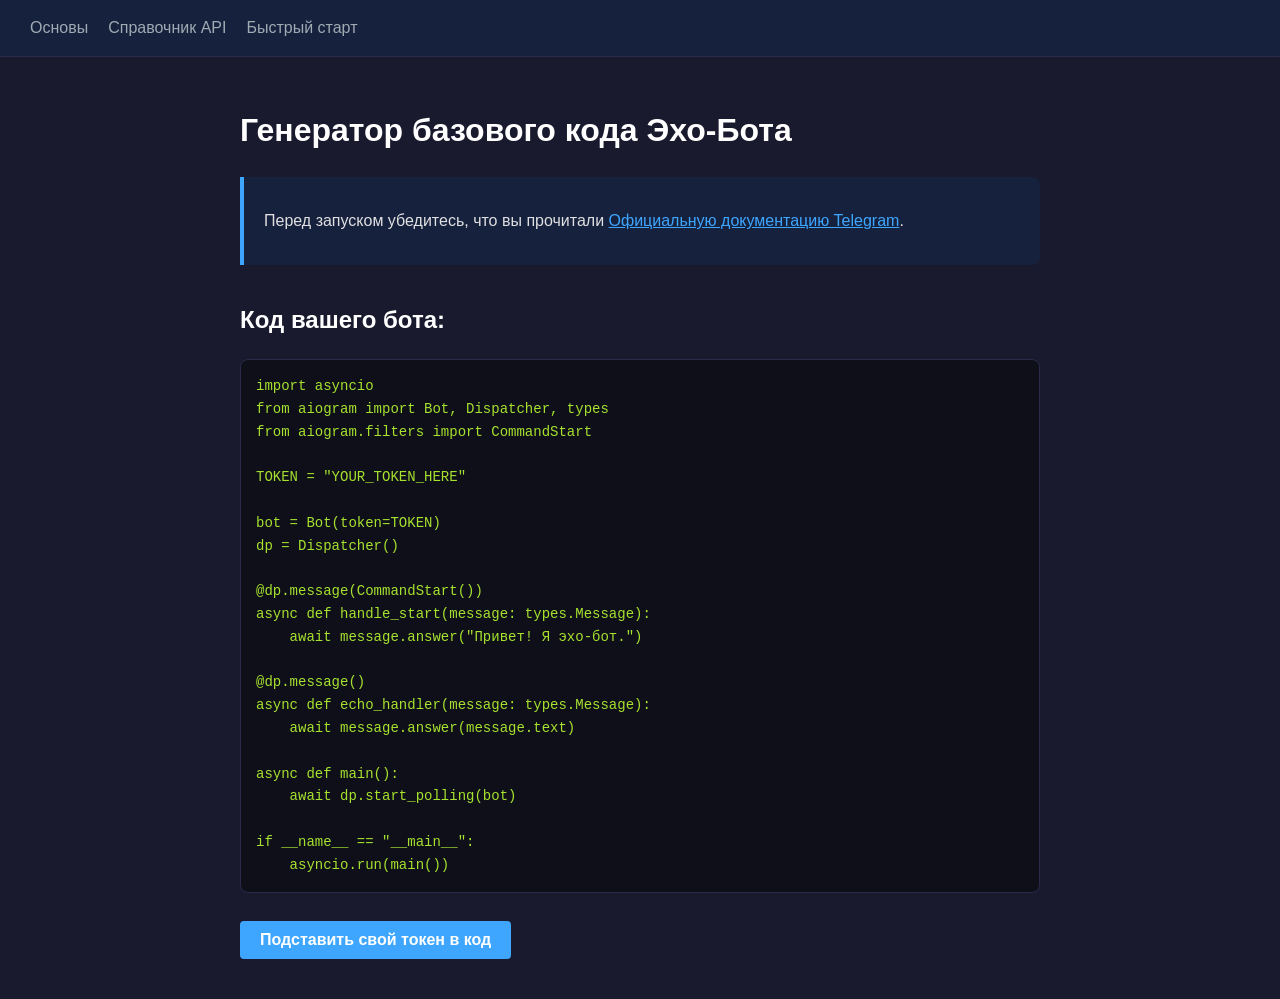
==== quickstart.html @ f4bfe0a8 "Add files via upload" ====
<!DOCTYPE html>
<html lang="ru">

<head>
  <meta charset="UTF-8">
  <title>Aiogram: Быстрый старт</title>
  <link rel="stylesheet" href="style.css">
  <script src="script.js" defer></script>
</head>

<body>

  <nav>
    <a href="index.html" class="nav-link">Основы</a>
    <a href="reference.html" class="nav-link">Справочник API</a>
    <a href="quickstart.html" class="nav-link">Быстрый старт</a>
  </nav>

  <div class="container">
    <h1>Генератор базового кода Эхо-Бота</h1>

    <div class="admonition-info">
      <p>Перед запуском убедитесь, что вы прочитали <a href="https://core.telegram.org/bots/api" target="_blank"
          style="color: #3ea6ff;">Официальную документацию Telegram</a>.</p>
    </div>

    <h2>Код вашего бота:</h2>

    <pre><code id="bot-code">import asyncio
from aiogram import Bot, Dispatcher, types
from aiogram.filters import CommandStart

TOKEN = "YOUR_TOKEN_HERE"

bot = Bot(token=TOKEN)
dp = Dispatcher()

@dp.message(CommandStart())
async def handle_start(message: types.Message):
    await message.answer("Привет! Я эхо-бот.")

@dp.message()
async def echo_handler(message: types.Message):
    await message.answer(message.text)

async def main():
    await dp.start_polling(bot)

if __name__ == "__main__":
    asyncio.run(main())</code></pre>

    <button id="generate-btn" onclick="insertToken()">Подставить свой токен в код</button>

  </div>

</body>

</html>
---- style.css ----
/* Базовые настройки (Селектор элемента) */
body {
  font-family: -apple-system, BlinkMacSystemFont, "Segoe UI", Roboto, Helvetica, Arial, sans-serif;
  background-color: #1a1a2e;
  color: #e0e0e0;
  margin: 0;
  padding: 0;
  line-height: 1.6;
}

h1,
h2,
h3 {
  color: #ffffff;
  font-weight: 600;
  margin-top: 1.5em;
}

/* Навигация а-ля верхняя панель документации */
nav {
  background-color: #16213e;
  padding: 15px 30px;
  position: sticky;
  top: 0;
  z-index: 100;
  border-bottom: 1px solid #2a2a4a;
  display: flex;
  gap: 20px;
}

/* Ссылки навигации (Селектор класса) */
.nav-link {
  color: #a0aab2;
  text-decoration: none;
  font-size: 16px;
  font-weight: 500;
  transition: color 0.2s ease-in-out;
}

.nav-link:hover {
  color: #3ea6ff;
}

/* Основной контейнер контента */
.container {
  max-width: 800px;
  margin: 40px auto;
  padding: 0 20px;
}

/* Блоки с кодом */
pre {
  background-color: #0f0f1a;
  padding: 15px;
  border-radius: 8px;
  overflow-x: auto;
  border: 1px solid #2a2a4a;
}

code {
  font-family: "Fira Code", Consolas, monospace;
  color: #a6e22e;
  font-size: 14px;
}

/* Блок внимания (Информационная выноска) */
.admonition-info {
  background-color: #16213e;
  border-left: 4px solid #3ea6ff;
  padding: 15px 20px;
  margin: 20px 0;
  border-radius: 0 8px 8px 0;
}

/* Стили для таблиц */
table {
  width: 100%;
  border-collapse: collapse;
  margin-top: 20px;
  background-color: #16213e;
}

table,
th,
td {
  border: 1px solid #2a2a4a;
}

th,
td {
  padding: 12px 15px;
  text-align: left;
}

th {
  background-color: #0f0f1a;
  color: #3ea6ff;
}

/* Кнопка генерации (Селектор ID) */
#generate-btn {
  background-color: #3ea6ff;
  color: #ffffff;
  border: none;
  padding: 10px 20px;
  font-size: 16px;
  cursor: pointer;
  border-radius: 4px;
  margin-top: 15px;
  font-weight: bold;
  transition: background-color 0.2s;
}

#generate-btn:hover {
  background-color: #2b8ce0;
}

/* Стили для прогресс-бара */
.progress-container {
  width: 100%;
  height: 4px;
  background: transparent;
  position: fixed;
  top: 0;
  z-index: 1000;
}

#myBar {
  height: 4px;
  background: #3ea6ff;
  width: 0%;
}
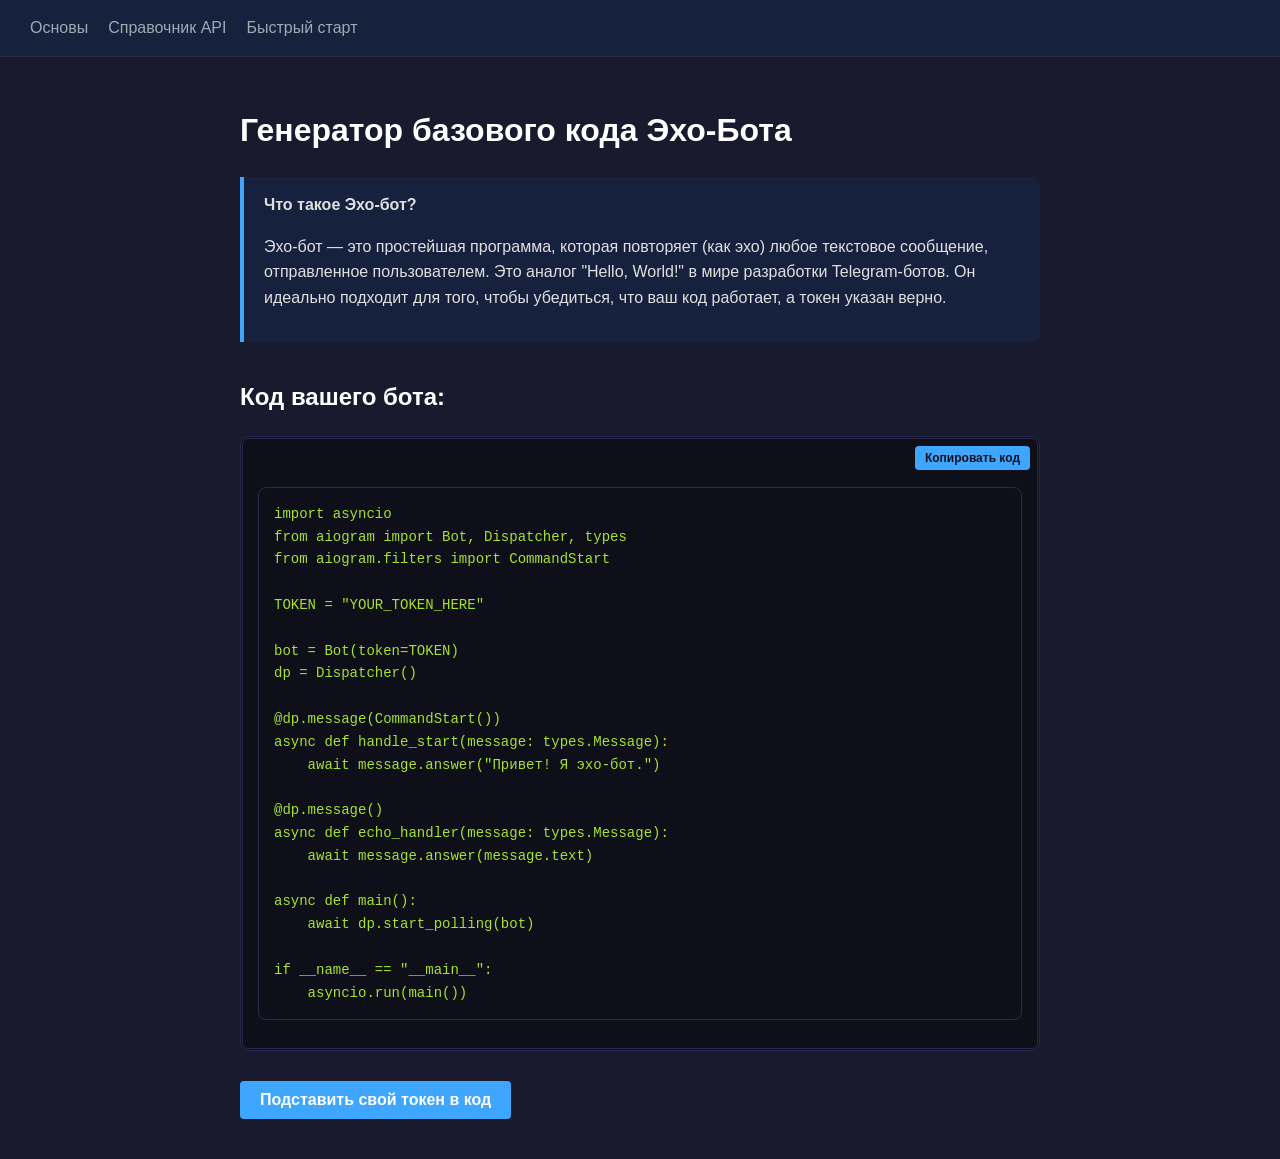
==== commit b211c059: "Version 2" ====
--- a/quickstart.html
+++ b/quickstart.html
@@ -6,6 +6,52 @@
   <title>Aiogram: Быстрый старт</title>
   <link rel="stylesheet" href="style.css">
   <script src="script.js" defer></script>
+  <style>
+    /* Контейнер для правильного позиционирования кнопки */
+    .code-block-container {
+      position: relative;
+      margin: 15px 0;
+    }
+
+    /* Стили для блока с кодом с двойной рамкой */
+    .code-block {
+      background-color: #0f0f1a;
+      padding: 15px;
+      padding-top: 35px;
+      /* Отступ сверху, чтобы кнопка не перекрывала код */
+      border-radius: 8px;
+      border: 3px double #2a2a4a;
+      /* Та самая двойная рамка */
+      overflow-x: auto;
+    }
+
+    .code-block code {
+      color: #a6e22e;
+      font-family: "Fira Code", Consolas, monospace;
+      font-size: 14px;
+    }
+
+    /* Стили для кнопки копирования */
+    .copy-btn {
+      position: absolute;
+      top: 10px;
+      right: 10px;
+      background-color: #3ea6ff;
+      color: #0f0f1a;
+      border: none;
+      padding: 5px 10px;
+      border-radius: 4px;
+      cursor: pointer;
+      font-size: 12px;
+      font-weight: bold;
+      transition: background-color 0.2s;
+    }
+
+    .copy-btn:hover {
+      background-color: #2b8ce0;
+      color: white;
+    }
+  </style>
 </head>
 
 <body>
@@ -20,13 +66,19 @@
     <h1>Генератор базового кода Эхо-Бота</h1>
 
     <div class="admonition-info">
-      <p>Перед запуском убедитесь, что вы прочитали <a href="https://core.telegram.org/bots/api" target="_blank"
-          style="color: #3ea6ff;">Официальную документацию Telegram</a>.</p>
+      <strong>Что такое Эхо-бот?</strong>
+      <p>Эхо-бот — это простейшая программа, которая повторяет (как эхо) любое текстовое сообщение, отправленное
+        пользователем. Это аналог "Hello, World!" в мире разработки Telegram-ботов. Он идеально подходит для того, чтобы
+        убедиться, что ваш код работает, а токен указан верно.</p>
     </div>
 
     <h2>Код вашего бота:</h2>
 
-    <pre><code id="bot-code">import asyncio
+    <div class="code-block-container">
+      <button class="copy-btn" onclick="copyCode()">Копировать код</button>
+
+      <div class="code-block">
+        <pre><code id="bot-code">import asyncio
 from aiogram import Bot, Dispatcher, types
 from aiogram.filters import CommandStart
 
@@ -48,6 +100,8 @@
 
 if __name__ == "__main__":
     asyncio.run(main())</code></pre>
+      </div>
+    </div>
 
     <button id="generate-btn" onclick="insertToken()">Подставить свой токен в код</button>
 
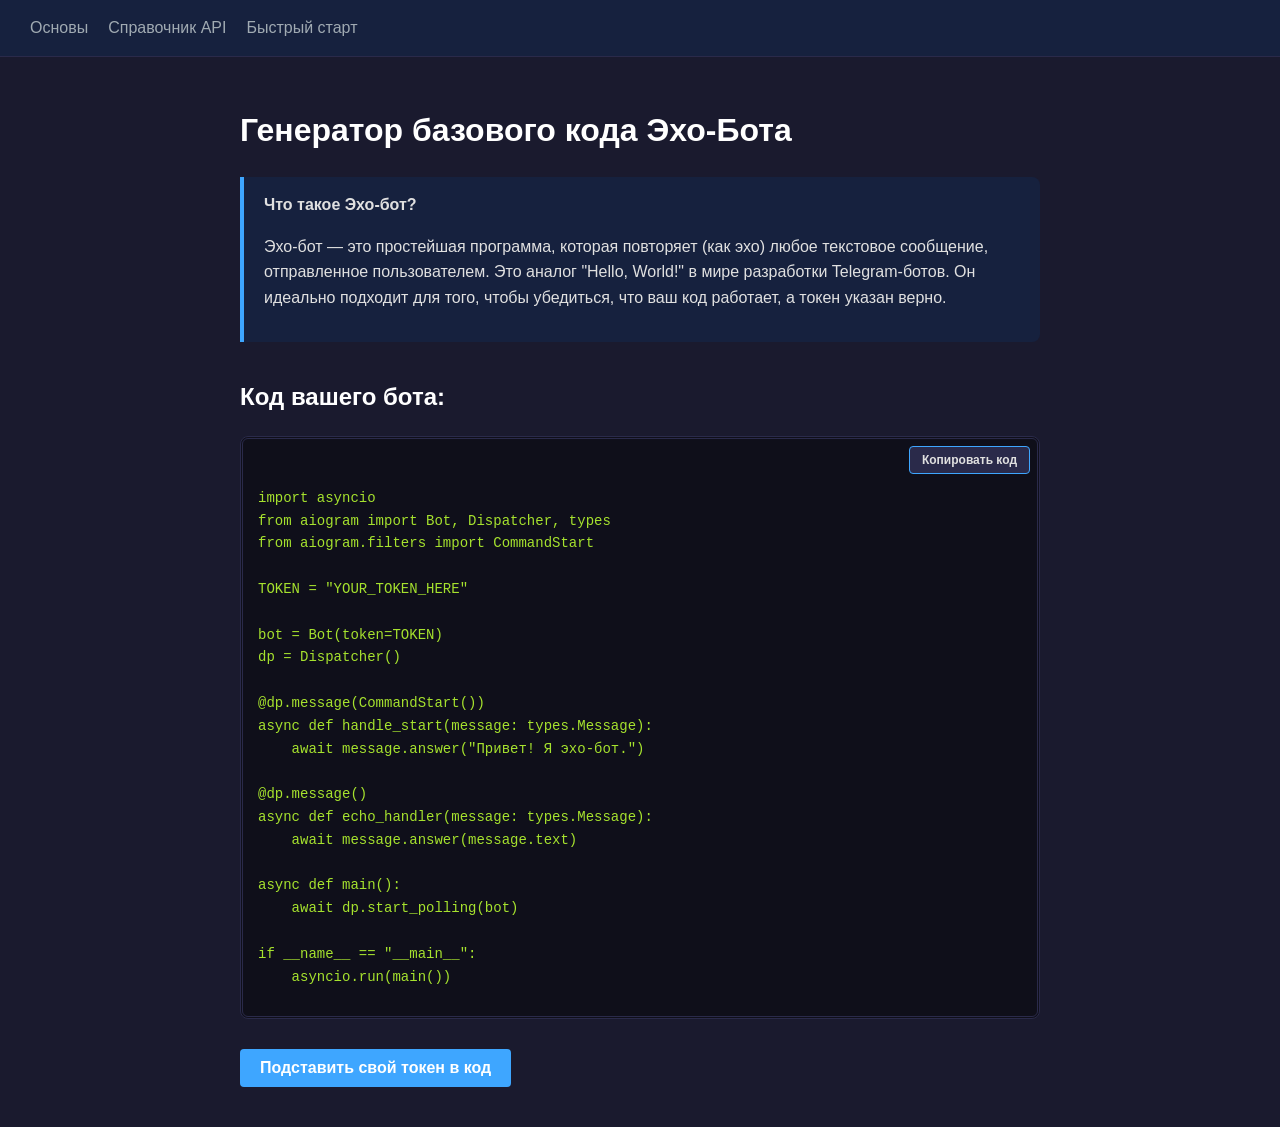
==== commit 69524821: "Version 3" ====
--- a/quickstart.html
+++ b/quickstart.html
@@ -6,52 +6,6 @@
   <title>Aiogram: Быстрый старт</title>
   <link rel="stylesheet" href="style.css">
   <script src="script.js" defer></script>
-  <style>
-    /* Контейнер для правильного позиционирования кнопки */
-    .code-block-container {
-      position: relative;
-      margin: 15px 0;
-    }
-
-    /* Стили для блока с кодом с двойной рамкой */
-    .code-block {
-      background-color: #0f0f1a;
-      padding: 15px;
-      padding-top: 35px;
-      /* Отступ сверху, чтобы кнопка не перекрывала код */
-      border-radius: 8px;
-      border: 3px double #2a2a4a;
-      /* Та самая двойная рамка */
-      overflow-x: auto;
-    }
-
-    .code-block code {
-      color: #a6e22e;
-      font-family: "Fira Code", Consolas, monospace;
-      font-size: 14px;
-    }
-
-    /* Стили для кнопки копирования */
-    .copy-btn {
-      position: absolute;
-      top: 10px;
-      right: 10px;
-      background-color: #3ea6ff;
-      color: #0f0f1a;
-      border: none;
-      padding: 5px 10px;
-      border-radius: 4px;
-      cursor: pointer;
-      font-size: 12px;
-      font-weight: bold;
-      transition: background-color 0.2s;
-    }
-
-    .copy-btn:hover {
-      background-color: #2b8ce0;
-      color: white;
-    }
-  </style>
 </head>
 
 <body>
--- a/style.css
+++ b/style.css
@@ -1,4 +1,4 @@
-/* Базовые настройки (Селектор элемента) */
+/* Базовые настройки */
 body {
   font-family: -apple-system, BlinkMacSystemFont, "Segoe UI", Roboto, Helvetica, Arial, sans-serif;
   background-color: #1a1a2e;
@@ -16,7 +16,13 @@
   margin-top: 1.5em;
 }
 
-/* Навигация а-ля верхняя панель документации */
+/* Класс для подчеркнутых заголовков (бывший inline-style) */
+.section-title {
+  border-bottom: 1px solid #2a2a4a;
+  padding-bottom: 10px;
+}
+
+/* Навигация */
 nav {
   background-color: #16213e;
   padding: 15px 30px;
@@ -28,7 +34,6 @@
   gap: 20px;
 }
 
-/* Ссылки навигации (Селектор класса) */
 .nav-link {
   color: #a0aab2;
   text-decoration: none;
@@ -48,13 +53,79 @@
   padding: 0 20px;
 }
 
+/* Текстовые блоки */
+.text-block {
+  margin-bottom: 20px;
+  text-align: justify;
+}
+
+.text-block p {
+  margin-bottom: 15px;
+  line-height: 1.6;
+}
+
+.text-center {
+  text-align: center;
+}
+
+.bottom-spacer {
+  margin-top: 30px;
+}
+
+/* Панель быстрой навигации (бывший inline-style) */
+.quick-nav-panel {
+  background-color: #16213e;
+  padding: 10px;
+  border-radius: 5px;
+}
+
+.quick-nav-panel a {
+  color: #3ea6ff;
+  text-decoration: none;
+  font-weight: bold;
+}
+
+.quick-nav-panel a:not(:last-child) {
+  margin-right: 10px;
+}
+
+/* Блоки внимания (Admonitions) */
+.highlight-box {
+  border-left: 4px solid #3ea6ff;
+  background-color: #16213e;
+  padding: 15px;
+  margin: 20px 0;
+  border-radius: 0 8px 8px 0;
+}
+
+.admonition-info {
+  background-color: #16213e;
+  border-left: 4px solid #3ea6ff;
+  padding: 15px 20px;
+  margin: 20px 0;
+  border-radius: 0 8px 8px 0;
+}
+
 /* Блоки с кодом */
-pre {
+.code-block-container {
+  position: relative;
+  margin: 15px 0;
+}
+
+.code-block {
   background-color: #0f0f1a;
   padding: 15px;
   border-radius: 8px;
+  border: 1px solid #2a2a4a;
+  margin: 15px 0;
   overflow-x: auto;
-  border: 1px solid #2a2a4a;
+}
+
+/* Специфичный стиль для блока с кнопкой (двойная рамка) */
+.code-block-container .code-block {
+  padding-top: 35px;
+  border: 3px double #2a2a4a;
+  margin: 0;
 }
 
 code {
@@ -63,13 +134,27 @@
   font-size: 14px;
 }
 
-/* Блок внимания (Информационная выноска) */
-.admonition-info {
-  background-color: #16213e;
-  border-left: 4px solid #3ea6ff;
-  padding: 15px 20px;
-  margin: 20px 0;
-  border-radius: 0 8px 8px 0;
+/* Темная кнопка копирования справа */
+.copy-btn {
+  position: absolute;
+  top: 10px;
+  right: 10px;
+  background-color: #2a2a4a;
+  /* Темный фон */
+  color: #e0e0e0;
+  border: 1px solid #3ea6ff;
+  /* Синяя окантовка для стиля */
+  padding: 6px 12px;
+  border-radius: 4px;
+  cursor: pointer;
+  font-size: 12px;
+  font-weight: bold;
+  transition: all 0.2s ease-in-out;
+}
+
+.copy-btn:hover {
+  background-color: #3ea6ff;
+  color: #0f0f1a;
 }
 
 /* Стили для таблиц */
@@ -97,7 +182,19 @@
   color: #3ea6ff;
 }
 
-/* Кнопка генерации (Селектор ID) */
+/* Вложенные таблицы */
+.nested-table {
+  margin-top: 15px;
+  font-size: 14px;
+  background-color: #0f0f1a;
+  width: 100%;
+}
+
+.nested-table th {
+  background-color: #2a2a4a;
+}
+
+/* Кнопка генерации */
 #generate-btn {
   background-color: #3ea6ff;
   color: #ffffff;
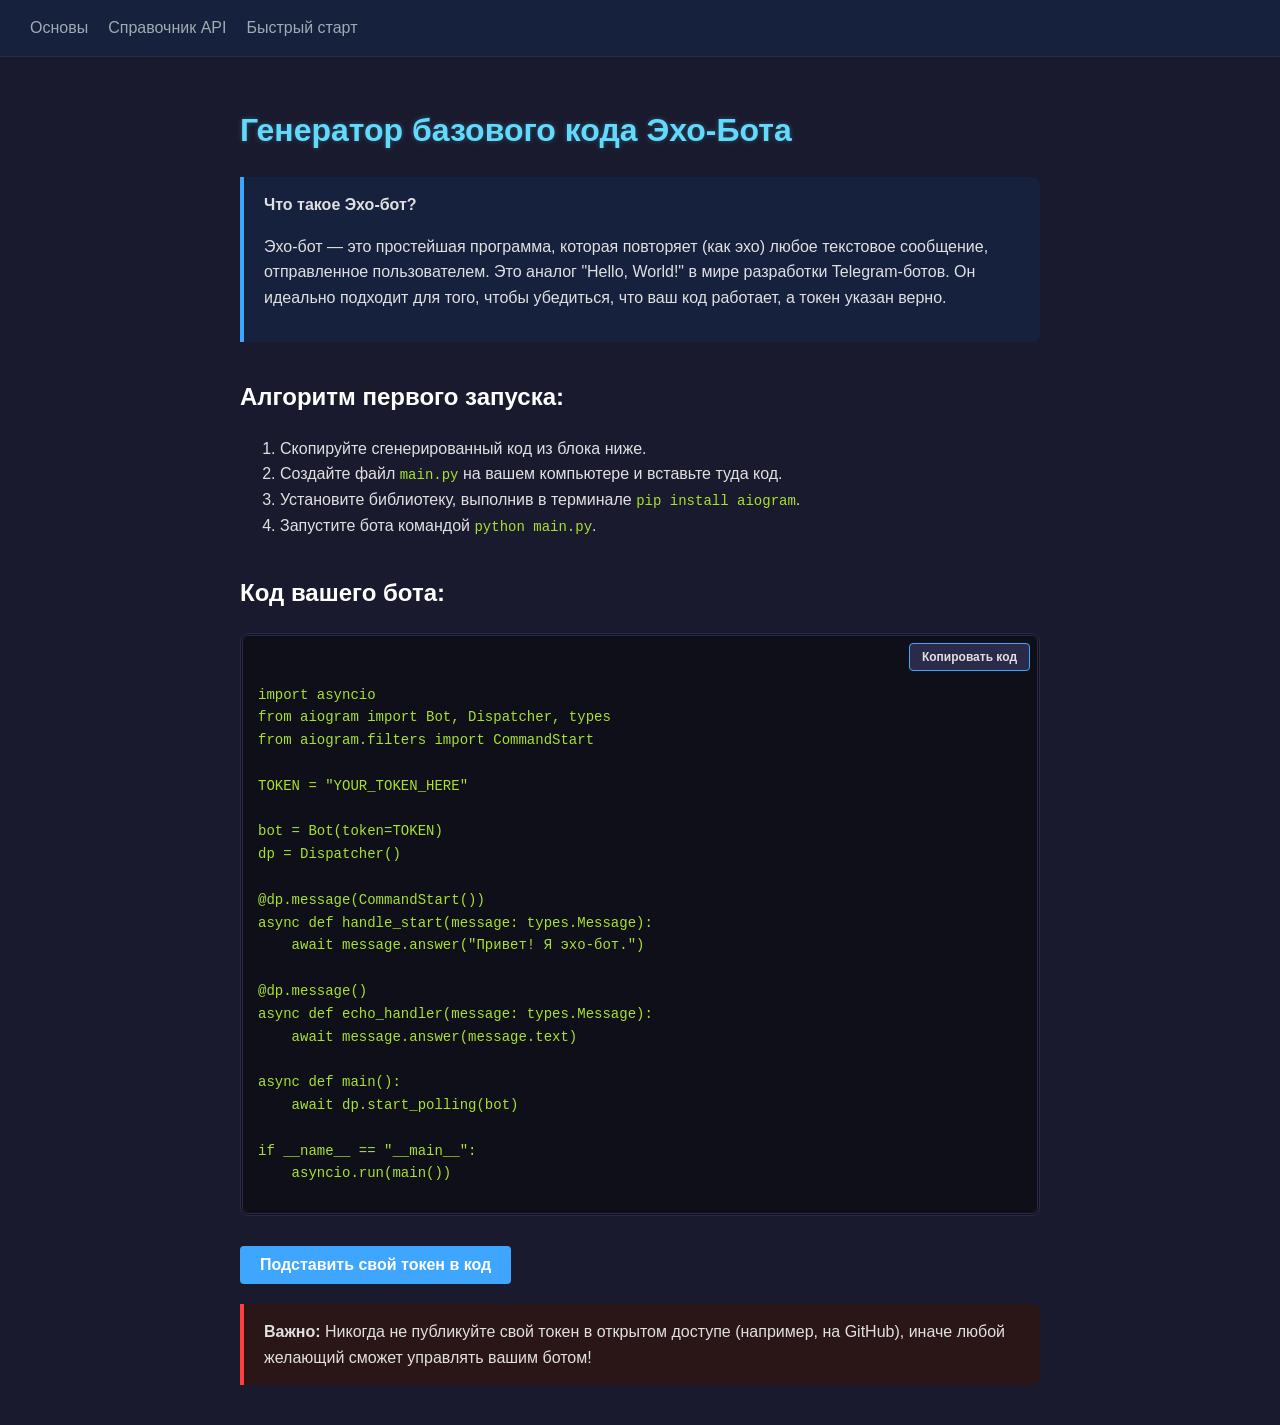
==== commit 8ed74728: "Version 4" ====
--- a/quickstart.html
+++ b/quickstart.html
@@ -6,9 +6,23 @@
   <title>Aiogram: Быстрый старт</title>
   <link rel="stylesheet" href="style.css">
   <script src="script.js" defer></script>
+
+  <style>
+    .special-warning {
+      background-color: #2a1616;
+      border-left: 4px solid #ff3e3e;
+      padding: 15px 20px;
+      margin: 20px 0;
+      border-radius: 0 8px 8px 0;
+    }
+  </style>
 </head>
 
 <body>
+
+  <div class="progress-container">
+    <div id="myBar"></div>
+  </div>
 
   <nav>
     <a href="index.html" class="nav-link">Основы</a>
@@ -17,7 +31,7 @@
   </nav>
 
   <div class="container">
-    <h1>Генератор базового кода Эхо-Бота</h1>
+    <h1 style="color: #61dafb; text-shadow: 0 0 5px rgba(97, 218, 251, 0.3);">Генератор базового кода Эхо-Бота</h1>
 
     <div class="admonition-info">
       <strong>Что такое Эхо-бот?</strong>
@@ -25,6 +39,14 @@
         пользователем. Это аналог "Hello, World!" в мире разработки Telegram-ботов. Он идеально подходит для того, чтобы
         убедиться, что ваш код работает, а токен указан верно.</p>
     </div>
+
+    <h2>Алгоритм первого запуска:</h2>
+    <ol style="margin-bottom: 20px;">
+      <li>Скопируйте сгенерированный код из блока ниже.</li>
+      <li>Создайте файл <code>main.py</code> на вашем компьютере и вставьте туда код.</li>
+      <li>Установите библиотеку, выполнив в терминале <code>pip install aiogram</code>.</li>
+      <li>Запустите бота командой <code>python main.py</code>.</li>
+    </ol>
 
     <h2>Код вашего бота:</h2>
 
@@ -59,7 +81,23 @@
 
     <button id="generate-btn" onclick="insertToken()">Подставить свой токен в код</button>
 
+    <div class="special-warning">
+      <strong>Важно:</strong> Никогда не публикуйте свой токен в открытом доступе (например, на GitHub), иначе любой
+      желающий сможет управлять вашим ботом!
+    </div>
+
   </div>
+
+  <script>
+    window.onscroll = function () { updateProgressBar() };
+
+    function updateProgressBar() {
+      var winScroll = document.body.scrollTop || document.documentElement.scrollTop;
+      var height = document.documentElement.scrollHeight - document.documentElement.clientHeight;
+      var scrolled = (winScroll / height) * 100;
+      document.getElementById("myBar").style.width = scrolled + "%";
+    }
+  </script>
 
 </body>
 
--- a/style.css
+++ b/style.css
@@ -1,4 +1,3 @@
-/* Базовые настройки */
 body {
   font-family: -apple-system, BlinkMacSystemFont, "Segoe UI", Roboto, Helvetica, Arial, sans-serif;
   background-color: #1a1a2e;
@@ -16,13 +15,12 @@
   margin-top: 1.5em;
 }
 
-/* Класс для подчеркнутых заголовков (бывший inline-style) */
 .section-title {
   border-bottom: 1px solid #2a2a4a;
   padding-bottom: 10px;
 }
 
-/* Навигация */
+
 nav {
   background-color: #16213e;
   padding: 15px 30px;
@@ -46,14 +44,14 @@
   color: #3ea6ff;
 }
 
-/* Основной контейнер контента */
+
 .container {
   max-width: 800px;
   margin: 40px auto;
   padding: 0 20px;
 }
 
-/* Текстовые блоки */
+
 .text-block {
   margin-bottom: 20px;
   text-align: justify;
@@ -72,7 +70,6 @@
   margin-top: 30px;
 }
 
-/* Панель быстрой навигации (бывший inline-style) */
 .quick-nav-panel {
   background-color: #16213e;
   padding: 10px;
@@ -89,7 +86,6 @@
   margin-right: 10px;
 }
 
-/* Блоки внимания (Admonitions) */
 .highlight-box {
   border-left: 4px solid #3ea6ff;
   background-color: #16213e;
@@ -106,7 +102,6 @@
   border-radius: 0 8px 8px 0;
 }
 
-/* Блоки с кодом */
 .code-block-container {
   position: relative;
   margin: 15px 0;
@@ -121,7 +116,6 @@
   overflow-x: auto;
 }
 
-/* Специфичный стиль для блока с кнопкой (двойная рамка) */
 .code-block-container .code-block {
   padding-top: 35px;
   border: 3px double #2a2a4a;
@@ -134,16 +128,13 @@
   font-size: 14px;
 }
 
-/* Темная кнопка копирования справа */
 .copy-btn {
   position: absolute;
   top: 10px;
   right: 10px;
   background-color: #2a2a4a;
-  /* Темный фон */
   color: #e0e0e0;
   border: 1px solid #3ea6ff;
-  /* Синяя окантовка для стиля */
   padding: 6px 12px;
   border-radius: 4px;
   cursor: pointer;
@@ -157,7 +148,6 @@
   color: #0f0f1a;
 }
 
-/* Стили для таблиц */
 table {
   width: 100%;
   border-collapse: collapse;
@@ -182,7 +172,6 @@
   color: #3ea6ff;
 }
 
-/* Вложенные таблицы */
 .nested-table {
   margin-top: 15px;
   font-size: 14px;
@@ -194,7 +183,6 @@
   background-color: #2a2a4a;
 }
 
-/* Кнопка генерации */
 #generate-btn {
   background-color: #3ea6ff;
   color: #ffffff;
@@ -212,7 +200,6 @@
   background-color: #2b8ce0;
 }
 
-/* Стили для прогресс-бара */
 .progress-container {
   width: 100%;
   height: 4px;
